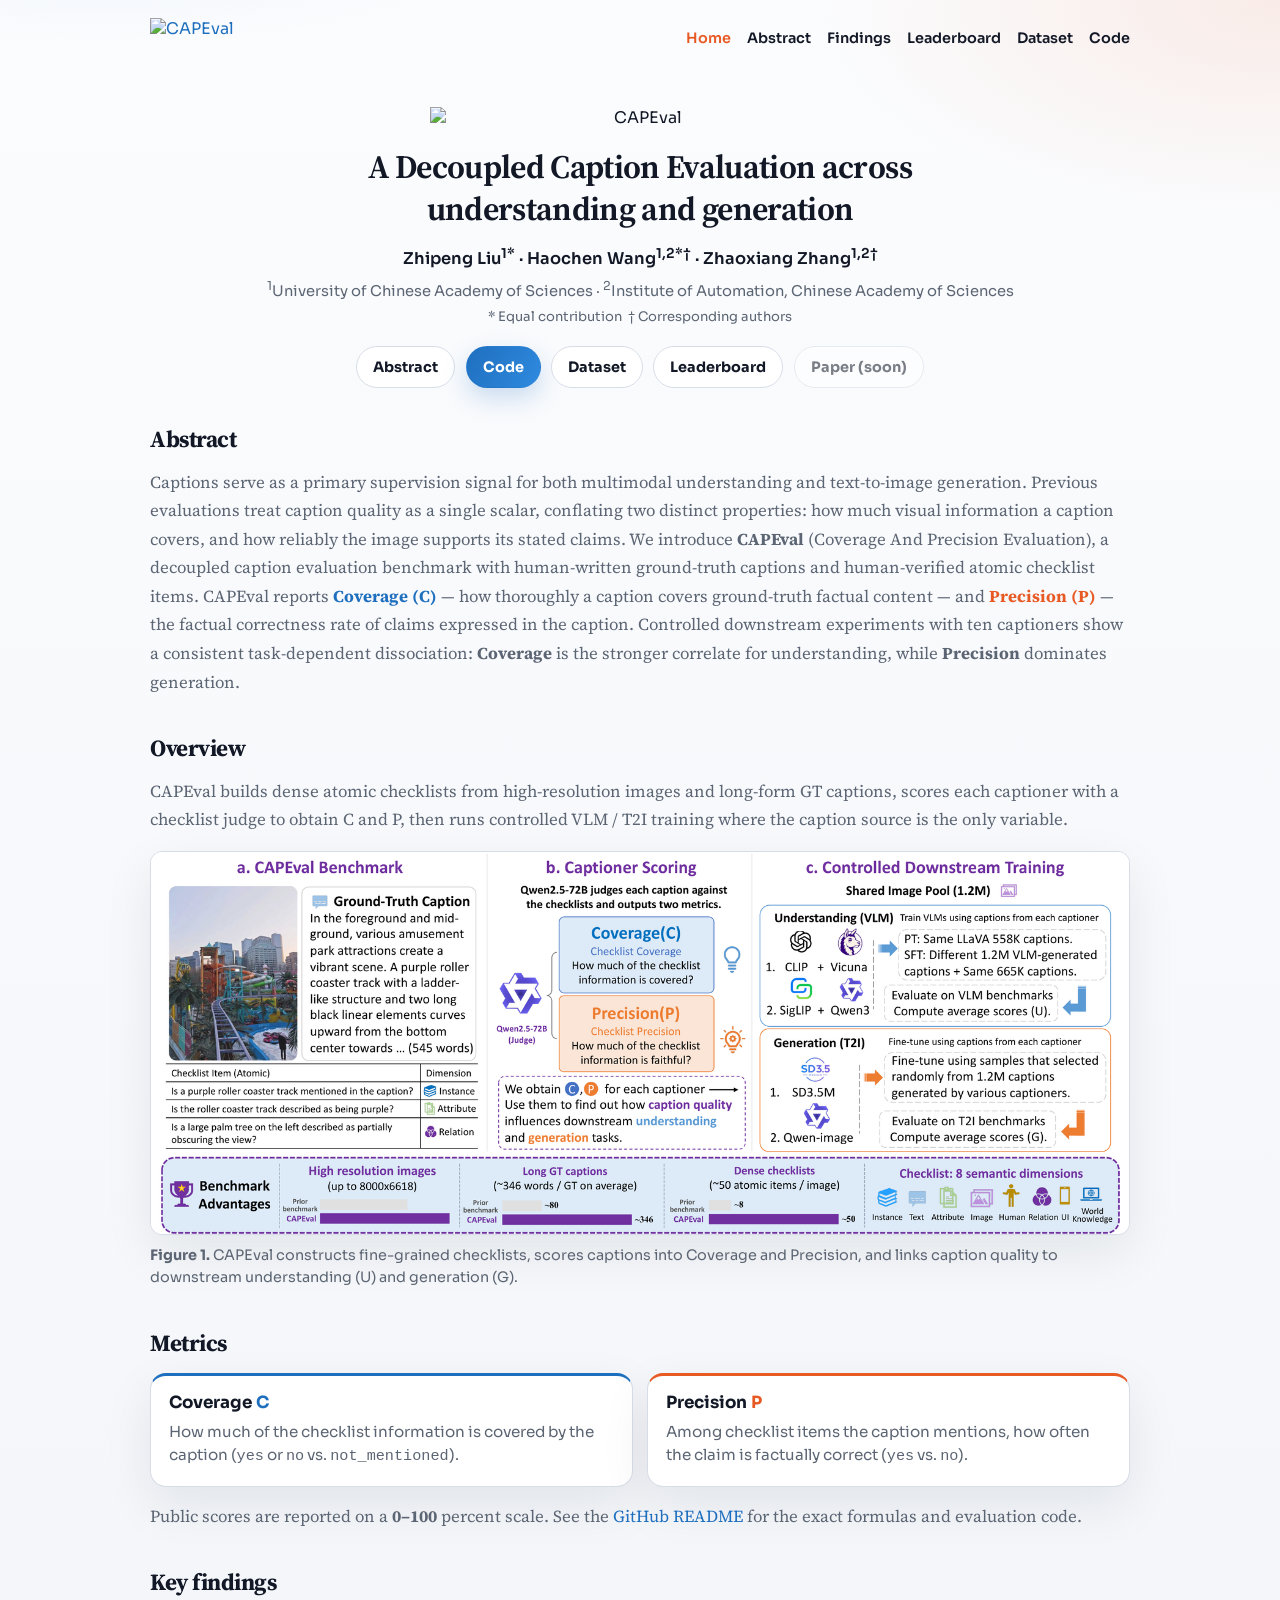
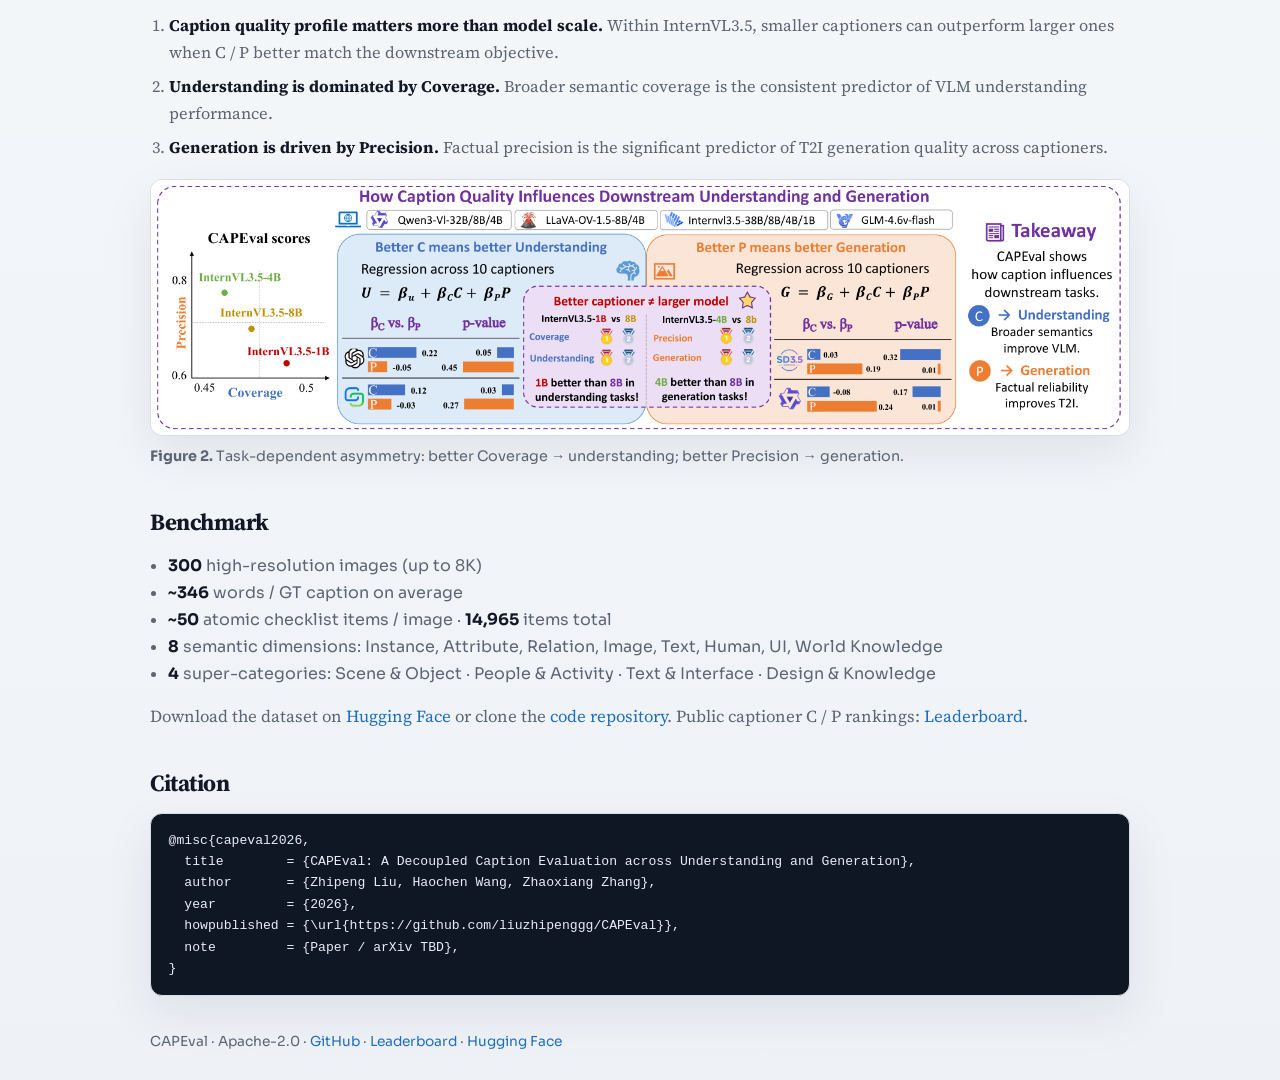
==== docs/index.html @ 504cb346 "Initial commit" ====
<!DOCTYPE html>
<html lang="en">
<head>
  <meta charset="utf-8" />
  <meta name="viewport" content="width=device-width, initial-scale=1" />
  <title>CAPEval — A Decoupled Caption Evaluation across Understanding and Generation</title>
  <meta name="description" content="CAPEval decomposes caption quality into Coverage (C) and Precision (P). Empirically, Coverage drives VLM understanding while Precision drives T2I generation." />
  <link rel="preconnect" href="https://fonts.googleapis.com" />
  <link rel="preconnect" href="https://fonts.gstatic.com" crossorigin />
  <link href="https://fonts.googleapis.com/css2?family=IBM+Plex+Mono:wght@500;600&family=Source+Serif+4:opsz,wght@8..60,500;8..60,600;8..60,700&family=Sora:wght@500;600;700&display=swap" rel="stylesheet" />
  <link rel="stylesheet" href="styles.css?v=20260730b" />
</head>
<body>
  <div class="wrap">
    <nav class="nav" aria-label="Primary">
      <a href="./"><img class="logo" src="assets/logo.png" alt="CAPEval" /></a>
      <div class="nav-links">
        <a href="./" aria-current="page">Home</a>
        <a href="#abstract">Abstract</a>
        <a href="#findings">Findings</a>
        <a href="leaderboard/">Leaderboard</a>
        <a href="https://huggingface.co/datasets/LiuzhipengUCAS/CAPEval">Dataset</a>
        <a href="https://github.com/liuzhipenggg/CAPEval">Code</a>
      </div>
    </nav>

    <header class="hero paper-hero">
      <img class="logo-hero" src="assets/logo.png" alt="CAPEval" />
      <h1>
        <span class="title-line">A Decoupled Caption Evaluation across</span>
        <span class="title-line">understanding and generation</span>
      </h1>
      <p class="authors">
        <a href="mailto:liuzp@ihep.ac.cn">Zhipeng Liu</a><sup>1*</sup>
        ·
        Haochen Wang<sup>1,2*†</sup>
        ·
        Zhaoxiang Zhang<sup>1,2†</sup>
      </p>
      <p class="affil">
        <sup>1</sup>University of Chinese Academy of Sciences
        ·
        <sup>2</sup>Institute of Automation, Chinese Academy of Sciences
      </p>
      <p class="affil-note">* Equal contribution &nbsp;† Corresponding authors</p>
      <div class="actions">
        <a class="btn btn-secondary" href="#abstract">Abstract</a>
        <a class="btn btn-primary" href="https://github.com/liuzhipenggg/CAPEval">Code</a>
        <a class="btn btn-secondary" href="https://huggingface.co/datasets/LiuzhipengUCAS/CAPEval">Dataset</a>
        <a class="btn btn-secondary" href="leaderboard/">Leaderboard</a>
        <a class="btn btn-secondary" aria-disabled="true" title="Coming soon">Paper (soon)</a>
      </div>
    </header>

    <section class="section" id="abstract">
      <h2>Abstract</h2>
      <p class="prose">
        Captions serve as a primary supervision signal for both multimodal understanding and text-to-image generation.
        Previous evaluations treat caption quality as a single scalar, conflating two distinct properties:
        how much visual information a caption covers, and how reliably the image supports its stated claims.
        We introduce <strong>CAPEval</strong> (Coverage And Precision Evaluation), a decoupled caption evaluation benchmark
        with human-written ground-truth captions and human-verified atomic checklist items.
        CAPEval reports <span class="metric-c">Coverage (C)</span> — how thoroughly a caption covers ground-truth factual content —
        and <span class="metric-p">Precision (P)</span> — the factual correctness rate of claims expressed in the caption.
        Controlled downstream experiments with ten captioners show a consistent task-dependent dissociation:
        <strong>Coverage</strong> is the stronger correlate for understanding, while <strong>Precision</strong> dominates generation.
      </p>
    </section>

    <section class="section" id="overview">
      <h2>Overview</h2>
      <p class="prose lead">
        CAPEval builds dense atomic checklists from high-resolution images and long-form GT captions,
        scores each captioner with a checklist judge to obtain C and P, then runs controlled VLM / T2I training
        where the caption source is the only variable.
      </p>
      <figure class="figure">
        <img src="assets/figure1.png?v=20260730b" alt="Figure 1: Overview of CAPEval benchmark, scoring, and downstream protocol" />
        <figcaption>
          <strong>Figure 1.</strong> CAPEval constructs fine-grained checklists, scores captions into Coverage and Precision,
          and links caption quality to downstream understanding (U) and generation (G).
        </figcaption>
      </figure>
    </section>

    <section class="section" id="metrics">
      <h2>Metrics</h2>
      <div class="metric-row">
        <div class="metric-block metric-block-c">
          <h3>Coverage <span class="metric-c">C</span></h3>
          <p>How much of the checklist information is covered by the caption (<code>yes</code> or <code>no</code> vs. <code>not_mentioned</code>).</p>
        </div>
        <div class="metric-block metric-block-p">
          <h3>Precision <span class="metric-p">P</span></h3>
          <p>Among checklist items the caption mentions, how often the claim is factually correct (<code>yes</code> vs. <code>no</code>).</p>
        </div>
      </div>
      <p class="prose">
        Public scores are reported on a <strong>0–100</strong> percent scale.
        See the <a href="https://github.com/liuzhipenggg/CAPEval">GitHub README</a> for the exact formulas and evaluation code.
      </p>
    </section>

    <section class="section" id="findings">
      <h2>Key findings</h2>
      <ol class="findings">
        <li>
          <strong>Caption quality profile matters more than model scale.</strong>
          Within InternVL3.5, smaller captioners can outperform larger ones when C / P better match the downstream objective.
        </li>
        <li>
          <strong>Understanding is dominated by Coverage.</strong>
          Broader semantic coverage is the consistent predictor of VLM understanding performance.
        </li>
        <li>
          <strong>Generation is driven by Precision.</strong>
          Factual precision is the significant predictor of T2I generation quality across captioners.
        </li>
      </ol>
      <figure class="figure">
        <img src="assets/figure2.png?v=20260801" alt="Figure 2: Coverage drives understanding; Precision drives generation" />
        <figcaption>
          <strong>Figure 2.</strong> Task-dependent asymmetry: better Coverage → understanding; better Precision → generation.
        </figcaption>
      </figure>
    </section>

    <section class="section" id="benchmark">
      <h2>Benchmark</h2>
      <ul class="stat-list">
        <li><strong>300</strong> high-resolution images (up to 8K)</li>
        <li><strong>~346</strong> words / GT caption on average</li>
        <li><strong>~50</strong> atomic checklist items / image · <strong>14,965</strong> items total</li>
        <li><strong>8</strong> semantic dimensions: Instance, Attribute, Relation, Image, Text, Human, UI, World Knowledge</li>
        <li><strong>4</strong> super-categories: Scene &amp; Object · People &amp; Activity · Text &amp; Interface · Design &amp; Knowledge</li>
      </ul>
      <p class="prose">
        Download the dataset on
        <a href="https://huggingface.co/datasets/LiuzhipengUCAS/CAPEval">Hugging Face</a>
        or clone the
        <a href="https://github.com/liuzhipenggg/CAPEval">code repository</a>.
        Public captioner C / P rankings:
        <a href="leaderboard/">Leaderboard</a>.
      </p>
    </section>

    <section class="section" id="citation">
      <h2>Citation</h2>
      <pre class="bib"><code>@misc{capeval2026,
  title        = {CAPEval: A Decoupled Caption Evaluation across Understanding and Generation},
  author       = {Zhipeng Liu, Haochen Wang, Zhaoxiang Zhang},
  year         = {2026},
  howpublished = {\url{https://github.com/liuzhipenggg/CAPEval}},
  note         = {Paper / arXiv TBD},
}</code></pre>
    </section>

    <footer class="footer">
      CAPEval · Apache-2.0 ·
      <a href="https://github.com/liuzhipenggg/CAPEval">GitHub</a> ·
      <a href="leaderboard/">Leaderboard</a> ·
      <a href="https://huggingface.co/datasets/LiuzhipengUCAS/CAPEval">Hugging Face</a>
    </footer>
  </div>
</body>
</html>
---- docs/styles.css ----
:root {
  --ink: #121826;
  --muted: #5c6573;
  --line: #d7dde7;
  --paper: #f5f7fa;
  --card: #ffffff;
  --blue: #1f6fbf;
  --orange: #e85a24;
  --shadow: 0 18px 50px rgba(15, 23, 36, 0.08);
  --radius: 16px;
  --font: "Sora", "Segoe UI", sans-serif;
  --serif: "Source Serif 4", "Iowan Old Style", Georgia, serif;
  --mono: "IBM Plex Mono", ui-monospace, monospace;
}

* { box-sizing: border-box; }

html { scroll-behavior: smooth; }

body {
  margin: 0;
  color: var(--ink);
  font-family: var(--font);
  background:
    radial-gradient(1100px 480px at 8% -8%, rgba(31, 111, 191, 0.12), transparent 55%),
    radial-gradient(900px 420px at 100% 0%, rgba(232, 90, 36, 0.10), transparent 52%),
    linear-gradient(180deg, #fbfcfe 0%, var(--paper) 50%, #eef2f7 100%);
  min-height: 100vh;
}

a { color: var(--blue); text-decoration: none; }
a:hover { text-decoration: underline; }

.wrap {
  width: min(980px, calc(100% - 2rem));
  margin: 0 auto;
}

.nav {
  display: flex;
  align-items: center;
  justify-content: space-between;
  gap: 1rem;
  padding: 1.1rem 0;
}

.nav-links {
  display: flex;
  flex-wrap: wrap;
  gap: 0.75rem 1rem;
  font-size: 0.9rem;
  font-weight: 600;
}

.nav-links a { color: var(--ink); }
.nav-links a[aria-current="page"] { color: var(--orange); }

.logo {
  display: block;
  height: 40px;
  width: auto;
}

.logo-hero {
  display: block;
  width: min(420px, 88%);
  height: auto;
  margin: 0 auto 1.1rem;
  animation: rise 0.7s ease both;
}

.hero {
  padding: 1.6rem 0 1.2rem;
}

.paper-hero {
  text-align: center;
  padding: 2rem 0 1.8rem;
}

.paper-hero h1 {
  margin: 0 auto 0.9rem;
  max-width: min(100%, 52rem);
  font-family: var(--serif);
  font-size: clamp(1.15rem, 2.6vw, 2.05rem);
  font-weight: 650;
  letter-spacing: -0.02em;
  line-height: 1.3;
  animation: rise 0.75s ease 0.05s both;
}

.paper-hero h1 .title-line {
  display: block;
  white-space: nowrap;
}

.authors {
  margin: 0 0 0.45rem;
  font-size: 1.02rem;
  font-weight: 600;
  animation: rise 0.75s ease 0.1s both;
}

.authors a { color: var(--ink); }
.authors a:hover { color: var(--blue); }

.affil {
  margin: 0;
  color: var(--muted);
  font-size: 0.92rem;
  line-height: 1.5;
  animation: rise 0.75s ease 0.14s both;
}

.affil-note {
  margin: 0.35rem 0 0;
  color: var(--muted);
  font-size: 0.82rem;
  animation: rise 0.75s ease 0.18s both;
}

.eyebrow {
  display: inline-block;
  color: var(--blue);
  font-size: 0.78rem;
  font-weight: 700;
  letter-spacing: 0.12em;
  text-transform: uppercase;
}

.actions {
  display: flex;
  flex-wrap: wrap;
  justify-content: center;
  gap: 0.65rem;
  margin-top: 1.35rem;
  animation: rise 0.75s ease 0.22s both;
}

.btn {
  display: inline-flex;
  align-items: center;
  justify-content: center;
  padding: 0.68rem 1rem;
  border-radius: 999px;
  font-weight: 700;
  font-size: 0.9rem;
  border: 1px solid transparent;
  transition: transform 0.15s ease, box-shadow 0.15s ease;
}

.btn:hover {
  text-decoration: none;
  transform: translateY(-1px);
}

.btn[aria-disabled="true"] {
  opacity: 0.55;
  pointer-events: none;
}

.btn-primary {
  color: white;
  background: linear-gradient(120deg, var(--blue), #2f8adf);
  box-shadow: 0 10px 24px rgba(31, 111, 191, 0.22);
}

.btn-secondary {
  color: var(--ink);
  background: var(--card);
  border-color: var(--line);
}

.section {
  padding: 0.4rem 0 1.8rem;
}

.section h2 {
  margin: 0 0 0.85rem;
  font-family: var(--serif);
  font-size: 1.45rem;
  letter-spacing: -0.02em;
}

.prose {
  margin: 0;
  color: var(--muted);
  font-family: var(--serif);
  font-size: 1.05rem;
  line-height: 1.7;
}

.prose.lead {
  margin-bottom: 1rem;
}

.metric-c { color: var(--blue); font-weight: 700; }
.metric-p { color: var(--orange); font-weight: 700; }

.metric-row {
  display: grid;
  grid-template-columns: repeat(2, minmax(0, 1fr));
  gap: 0.9rem;
  margin: 0 0 1rem;
}

.metric-block {
  border-radius: var(--radius);
  padding: 1.05rem 1.1rem;
  border: 1px solid var(--line);
  background: var(--card);
  box-shadow: var(--shadow);
}

.metric-block h3 {
  margin: 0 0 0.4rem;
  font-size: 1.05rem;
}

.metric-block p {
  margin: 0;
  color: var(--muted);
  line-height: 1.55;
  font-size: 0.95rem;
}

.metric-block-c { border-top: 3px solid var(--blue); }
.metric-block-p { border-top: 3px solid var(--orange); }

.findings {
  margin: 0 0 1.1rem;
  padding-left: 1.2rem;
  color: var(--muted);
  font-family: var(--serif);
  font-size: 1.02rem;
  line-height: 1.65;
}

.findings li { margin: 0.45rem 0; }
.findings strong { color: var(--ink); }

.figure {
  margin: 0.4rem 0 0.2rem;
}

.figure img {
  display: block;
  width: 100%;
  height: auto;
  border-radius: 12px;
  border: 1px solid var(--line);
  background: #fff;
  box-shadow: var(--shadow);
}

.figure figcaption {
  margin-top: 0.65rem;
  color: var(--muted);
  font-size: 0.9rem;
  line-height: 1.5;
}

.stat-list {
  margin: 0 0 1rem;
  padding-left: 1.15rem;
  color: var(--muted);
  line-height: 1.7;
}

.stat-list strong { color: var(--ink); }

.bib {
  margin: 0;
  padding: 1rem 1.1rem;
  overflow-x: auto;
  border-radius: 12px;
  border: 1px solid var(--line);
  background: #0f1724;
  color: #e8eef8;
  font-family: var(--mono);
  font-size: 0.82rem;
  line-height: 1.55;
  box-shadow: var(--shadow);
}

.panel {
  background: var(--card);
  border: 1px solid rgba(215, 221, 231, 0.9);
  border-radius: var(--radius);
  box-shadow: var(--shadow);
  padding: 1.15rem 1.2rem 1.25rem;
  margin: 1.2rem 0 2.5rem;
}

.panel-head {
  display: flex;
  flex-wrap: wrap;
  align-items: end;
  justify-content: space-between;
  gap: 0.8rem 1rem;
  margin-bottom: 1rem;
}

.panel-head h2 {
  margin: 0;
  font-size: 1.15rem;
  letter-spacing: -0.02em;
  font-family: var(--font);
}

.meta {
  color: var(--muted);
  font-size: 0.86rem;
}

.controls {
  display: flex;
  flex-wrap: wrap;
  gap: 0.55rem;
  margin-bottom: 0.9rem;
}

.chip {
  appearance: none;
  border: 1px solid var(--line);
  background: #f8fafc;
  color: var(--muted);
  border-radius: 999px;
  padding: 0.42rem 0.8rem;
  font: inherit;
  font-size: 0.82rem;
  font-weight: 600;
  cursor: pointer;
}

.chip[aria-pressed="true"] {
  color: white;
  border-color: transparent;
  background: linear-gradient(120deg, var(--blue), #2f8adf);
}

.table-wrap {
  overflow-x: auto;
  border-radius: 12px;
  border: 1px solid var(--line);
}

table {
  width: 100%;
  border-collapse: collapse;
  min-width: 520px;
}

th, td {
  padding: 0.72rem 0.85rem;
  text-align: left;
  border-bottom: 1px solid var(--line);
}

th {
  font-size: 0.78rem;
  letter-spacing: 0.04em;
  text-transform: uppercase;
  color: var(--muted);
  background: #f8fafc;
  position: sticky;
  top: 0;
}

th.num, td.num {
  text-align: right;
  font-variant-numeric: tabular-nums;
  font-family: var(--mono);
  font-size: 0.92rem;
}

th.sortable {
  cursor: pointer;
  user-select: none;
}

th.sortable:hover { color: var(--blue); }

th[aria-sort="descending"]::after,
th[aria-sort="ascending"]::after {
  content: " ▾";
  color: var(--orange);
}

th[aria-sort="ascending"]::after { content: " ▴"; }

tr:last-child td { border-bottom: none; }

tbody tr:hover { background: rgba(31, 111, 191, 0.04); }

.model {
  display: flex;
  align-items: center;
  gap: 0.55rem;
  font-weight: 600;
}

.dot {
  width: 0.55rem;
  height: 0.55rem;
  border-radius: 50%;
  flex: 0 0 auto;
}

.dot.gemini { background: #6b5ce7; }
.dot.gpt { background: #10a37f; }
.dot.qwen { background: #2f6bff; }
.dot.glm { background: #1aa06d; }
.dot.internvl { background: #d4a017; }
.dot.llava { background: #d45d8c; }

.rank {
  color: var(--muted);
  font-family: var(--mono);
  font-size: 0.85rem;
}

.footer {
  padding: 0.5rem 0 2.4rem;
  color: var(--muted);
  font-size: 0.86rem;
}

@keyframes rise {
  from { opacity: 0; transform: translateY(10px); }
  to { opacity: 1; transform: translateY(0); }
}

@media (max-width: 720px) {
  .logo { height: 32px; }
  .metric-row { grid-template-columns: 1fr; }
  .nav { align-items: flex-start; flex-direction: column; }
  .paper-hero h1 { max-width: none; }
}
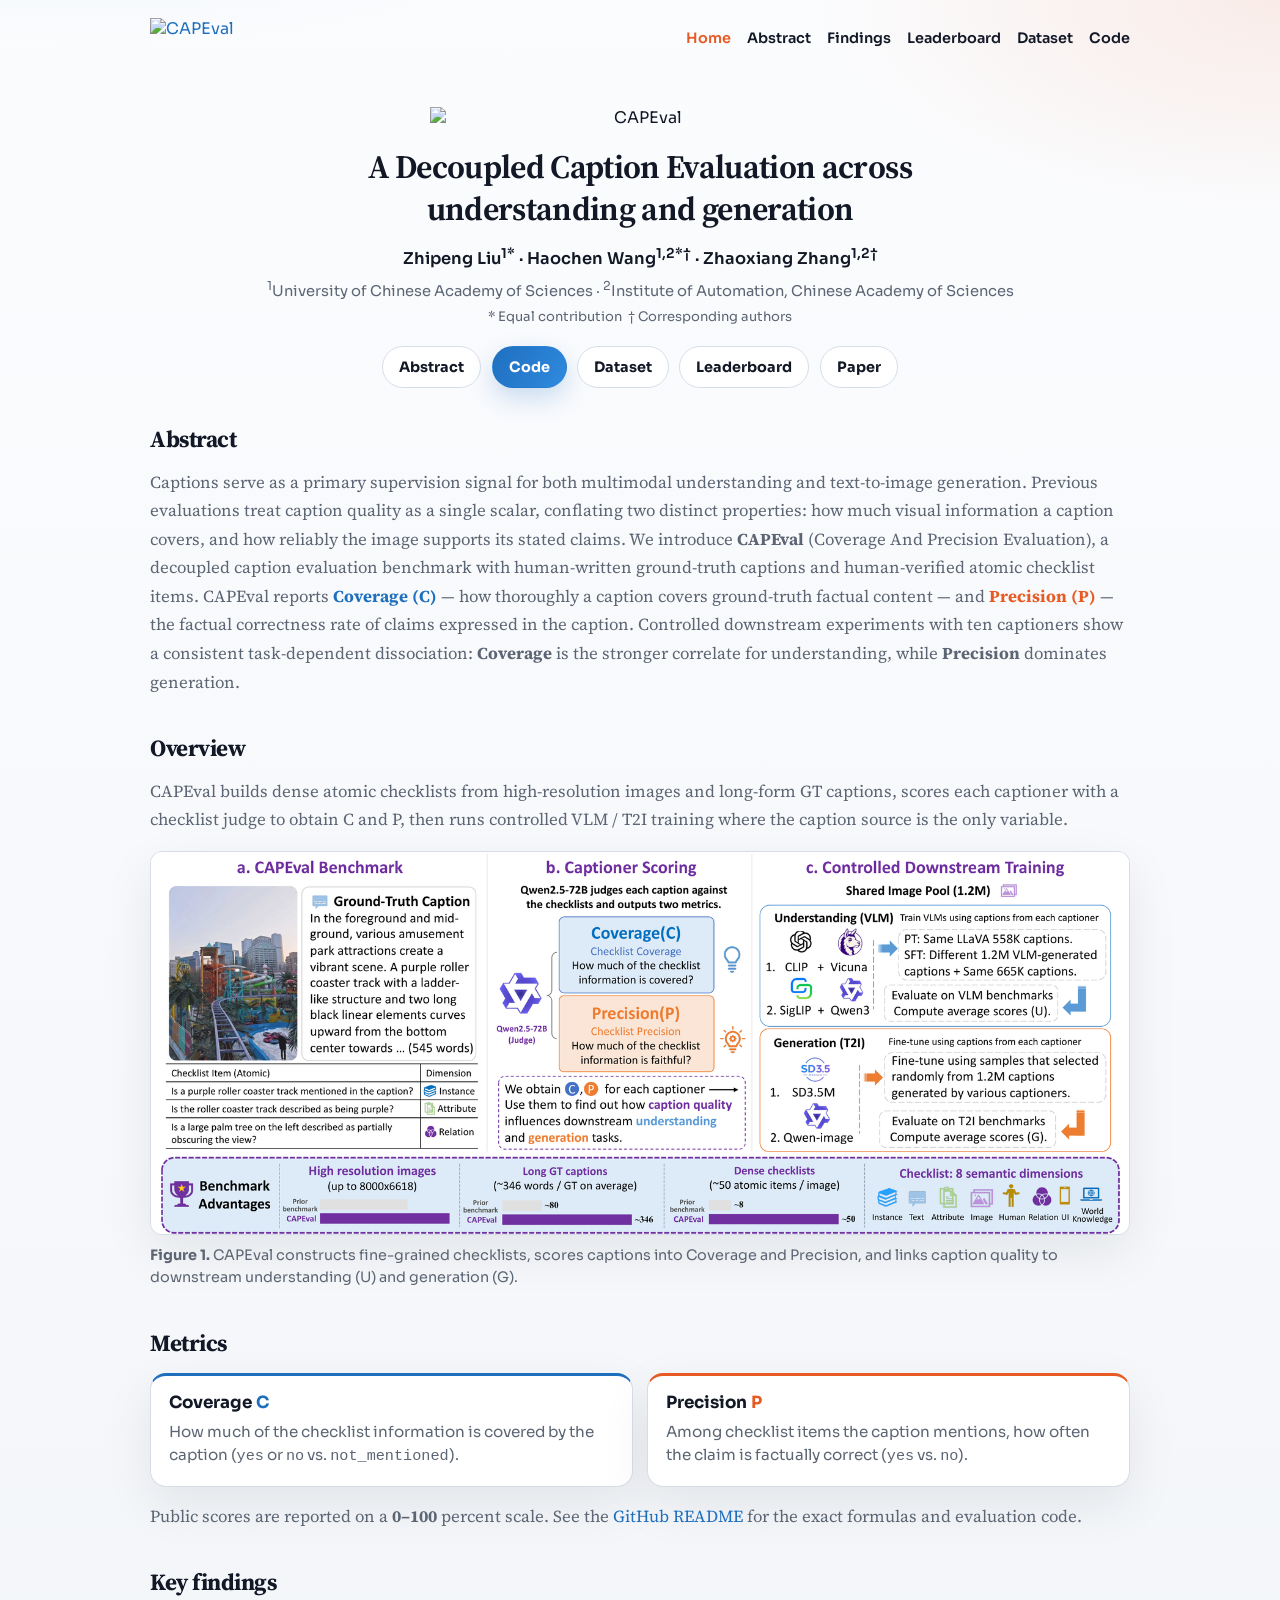
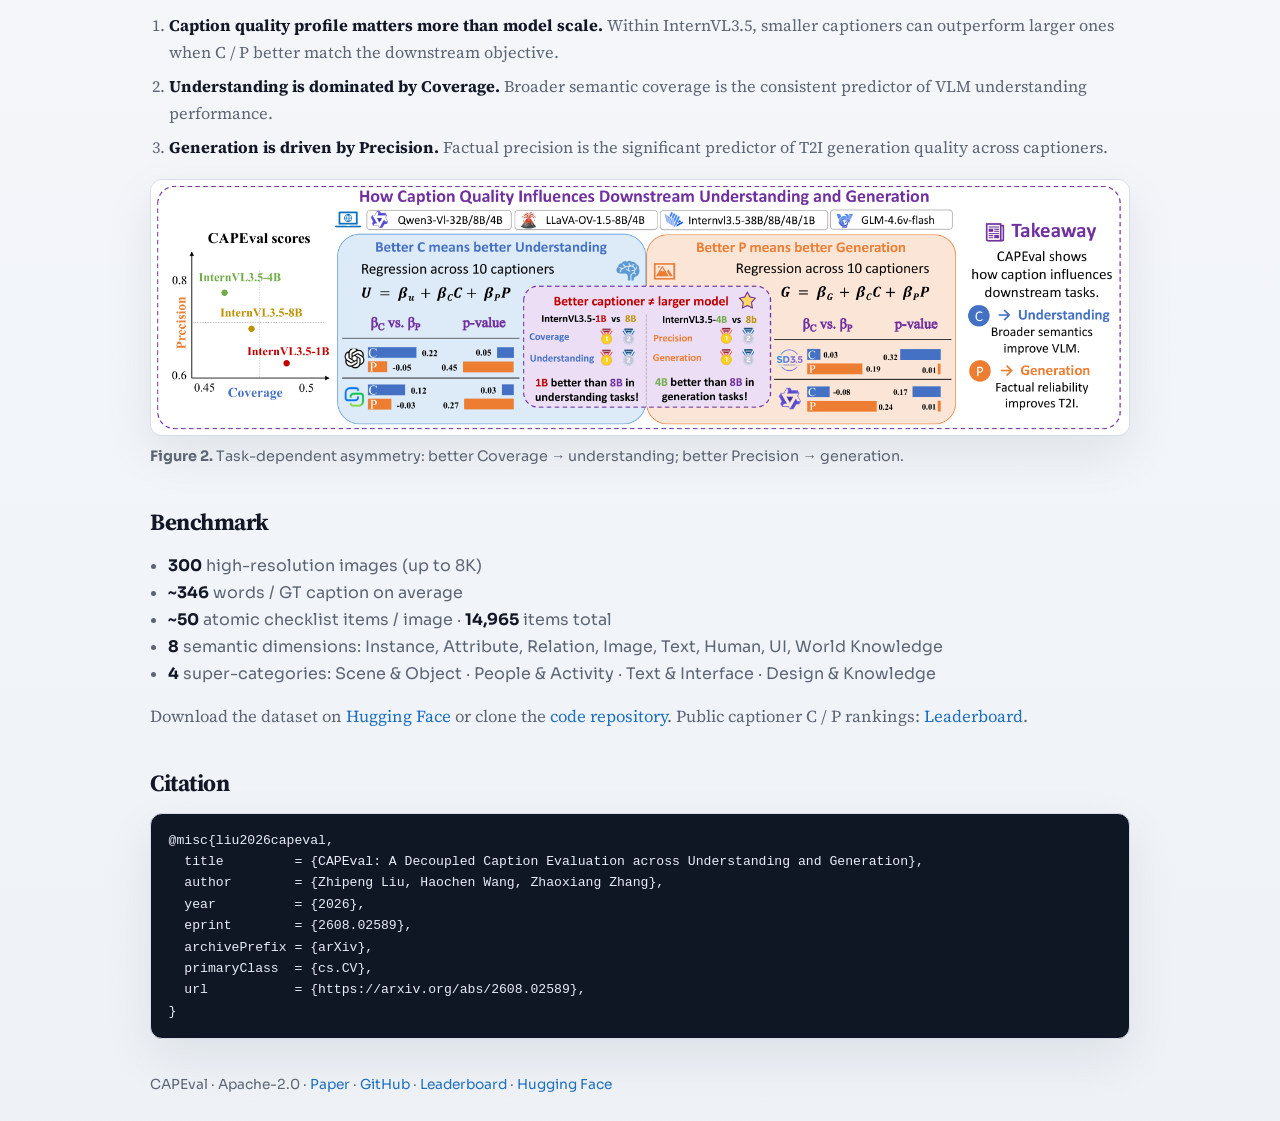
==== commit 5cee89de: "Add arXiv paper link (2608.02589)." ====
--- a/docs/index.html
+++ b/docs/index.html
@@ -48,7 +48,7 @@
         <a class="btn btn-primary" href="https://github.com/liuzhipenggg/CAPEval">Code</a>
         <a class="btn btn-secondary" href="https://huggingface.co/datasets/LiuzhipengUCAS/CAPEval">Dataset</a>
         <a class="btn btn-secondary" href="leaderboard/">Leaderboard</a>
-        <a class="btn btn-secondary" aria-disabled="true" title="Coming soon">Paper (soon)</a>
+        <a class="btn btn-secondary" href="https://arxiv.org/abs/2608.02589">Paper</a>
       </div>
     </header>
 
@@ -146,17 +146,20 @@
 
     <section class="section" id="citation">
       <h2>Citation</h2>
-      <pre class="bib"><code>@misc{capeval2026,
-  title        = {CAPEval: A Decoupled Caption Evaluation across Understanding and Generation},
-  author       = {Zhipeng Liu, Haochen Wang, Zhaoxiang Zhang},
-  year         = {2026},
-  howpublished = {\url{https://github.com/liuzhipenggg/CAPEval}},
-  note         = {Paper / arXiv TBD},
+      <pre class="bib"><code>@misc{liu2026capeval,
+  title         = {CAPEval: A Decoupled Caption Evaluation across Understanding and Generation},
+  author        = {Zhipeng Liu, Haochen Wang, Zhaoxiang Zhang},
+  year          = {2026},
+  eprint        = {2608.02589},
+  archivePrefix = {arXiv},
+  primaryClass  = {cs.CV},
+  url           = {https://arxiv.org/abs/2608.02589},
 }</code></pre>
     </section>
 
     <footer class="footer">
       CAPEval · Apache-2.0 ·
+      <a href="https://arxiv.org/abs/2608.02589">Paper</a> ·
       <a href="https://github.com/liuzhipenggg/CAPEval">GitHub</a> ·
       <a href="leaderboard/">Leaderboard</a> ·
       <a href="https://huggingface.co/datasets/LiuzhipengUCAS/CAPEval">Hugging Face</a>
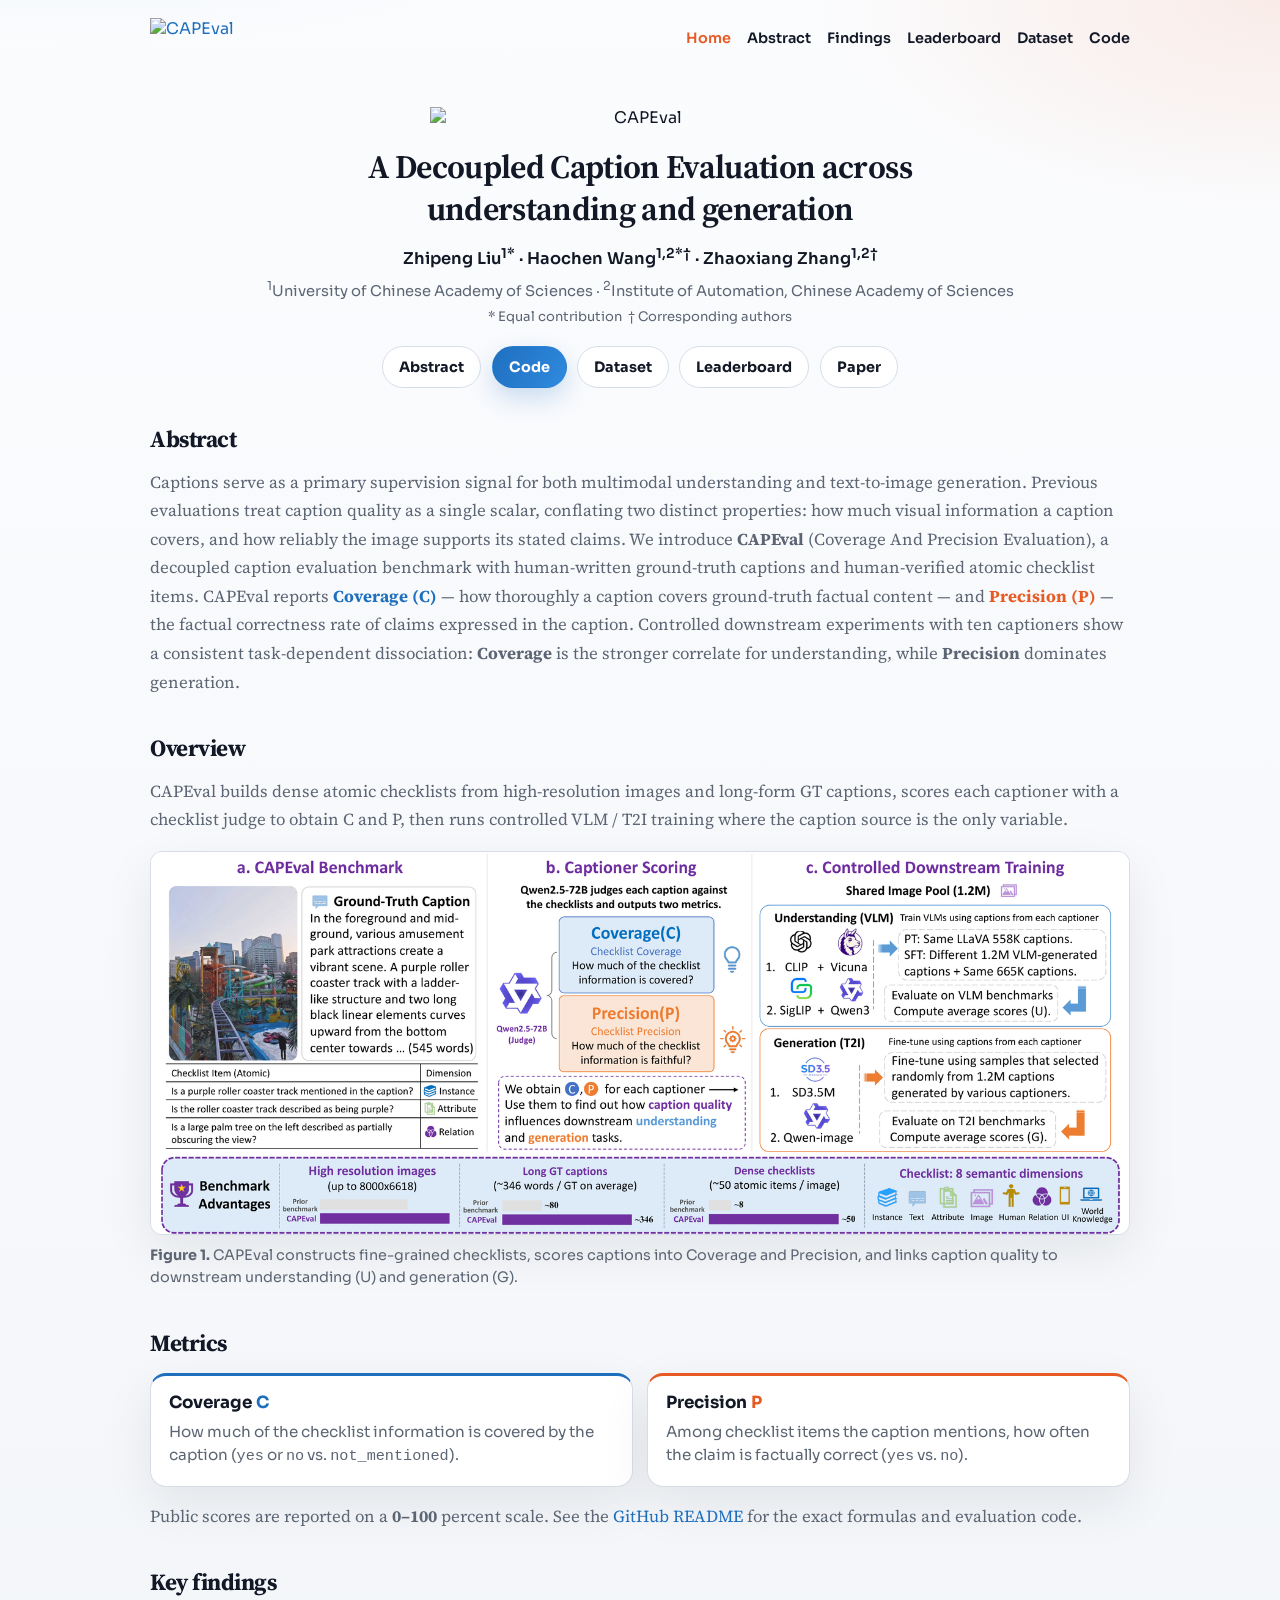
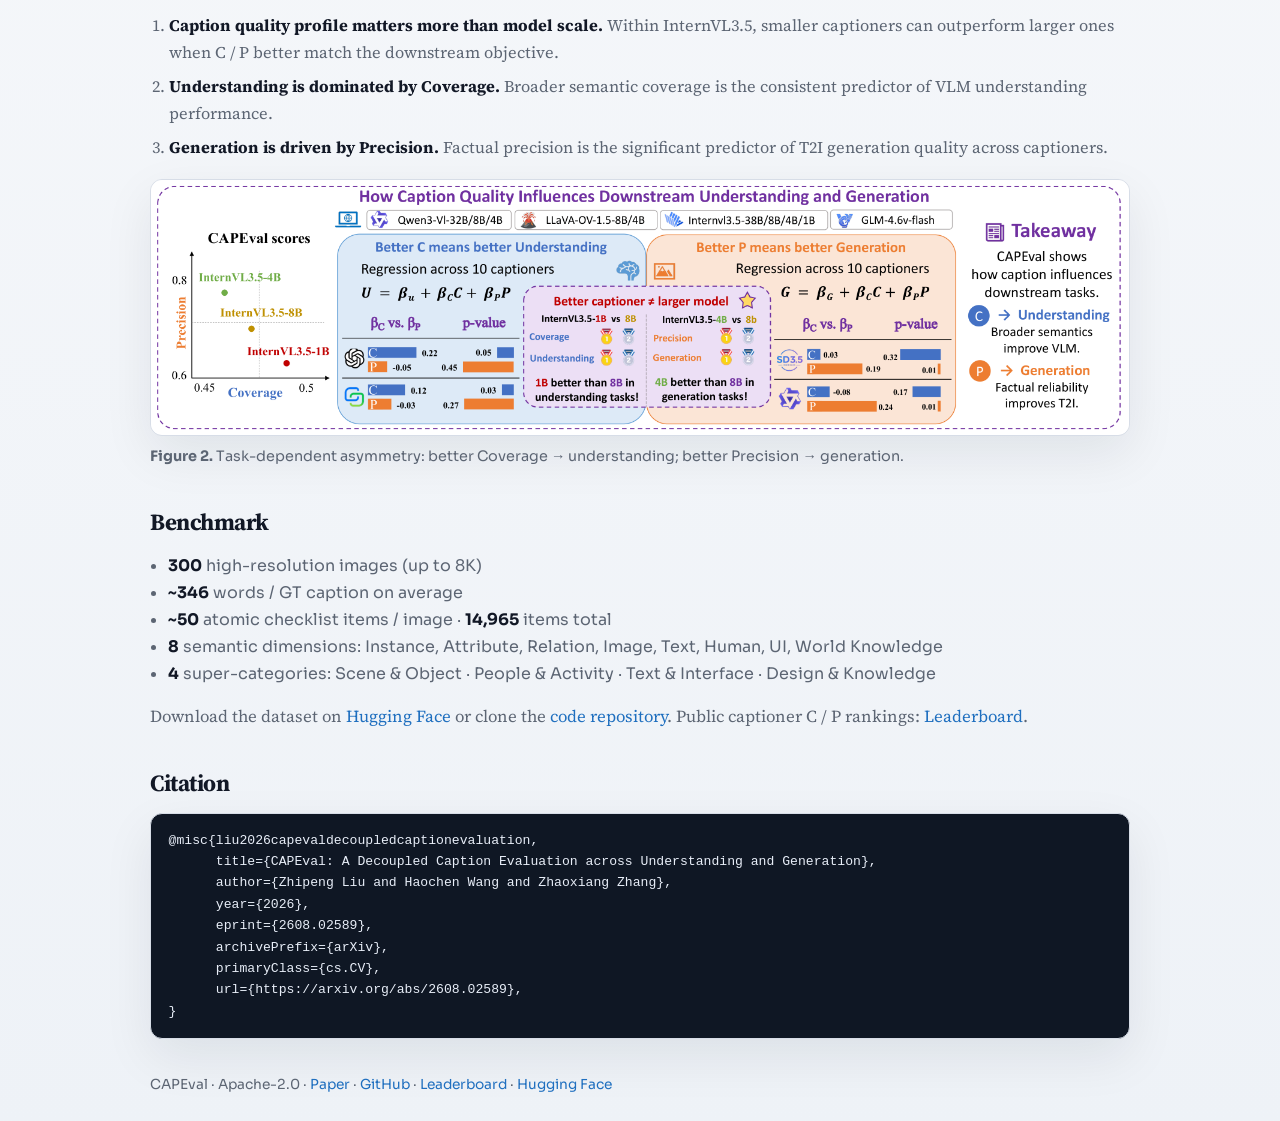
==== commit 40a92dd0: "Use official arXiv BibTeX citation key." ====
--- a/docs/index.html
+++ b/docs/index.html
@@ -146,14 +146,14 @@
 
     <section class="section" id="citation">
       <h2>Citation</h2>
-      <pre class="bib"><code>@misc{liu2026capeval,
-  title         = {CAPEval: A Decoupled Caption Evaluation across Understanding and Generation},
-  author        = {Zhipeng Liu, Haochen Wang, Zhaoxiang Zhang},
-  year          = {2026},
-  eprint        = {2608.02589},
-  archivePrefix = {arXiv},
-  primaryClass  = {cs.CV},
-  url           = {https://arxiv.org/abs/2608.02589},
+      <pre class="bib"><code>@misc{liu2026capevaldecoupledcaptionevaluation,
+      title={CAPEval: A Decoupled Caption Evaluation across Understanding and Generation}, 
+      author={Zhipeng Liu and Haochen Wang and Zhaoxiang Zhang},
+      year={2026},
+      eprint={2608.02589},
+      archivePrefix={arXiv},
+      primaryClass={cs.CV},
+      url={https://arxiv.org/abs/2608.02589}, 
 }</code></pre>
     </section>
 
